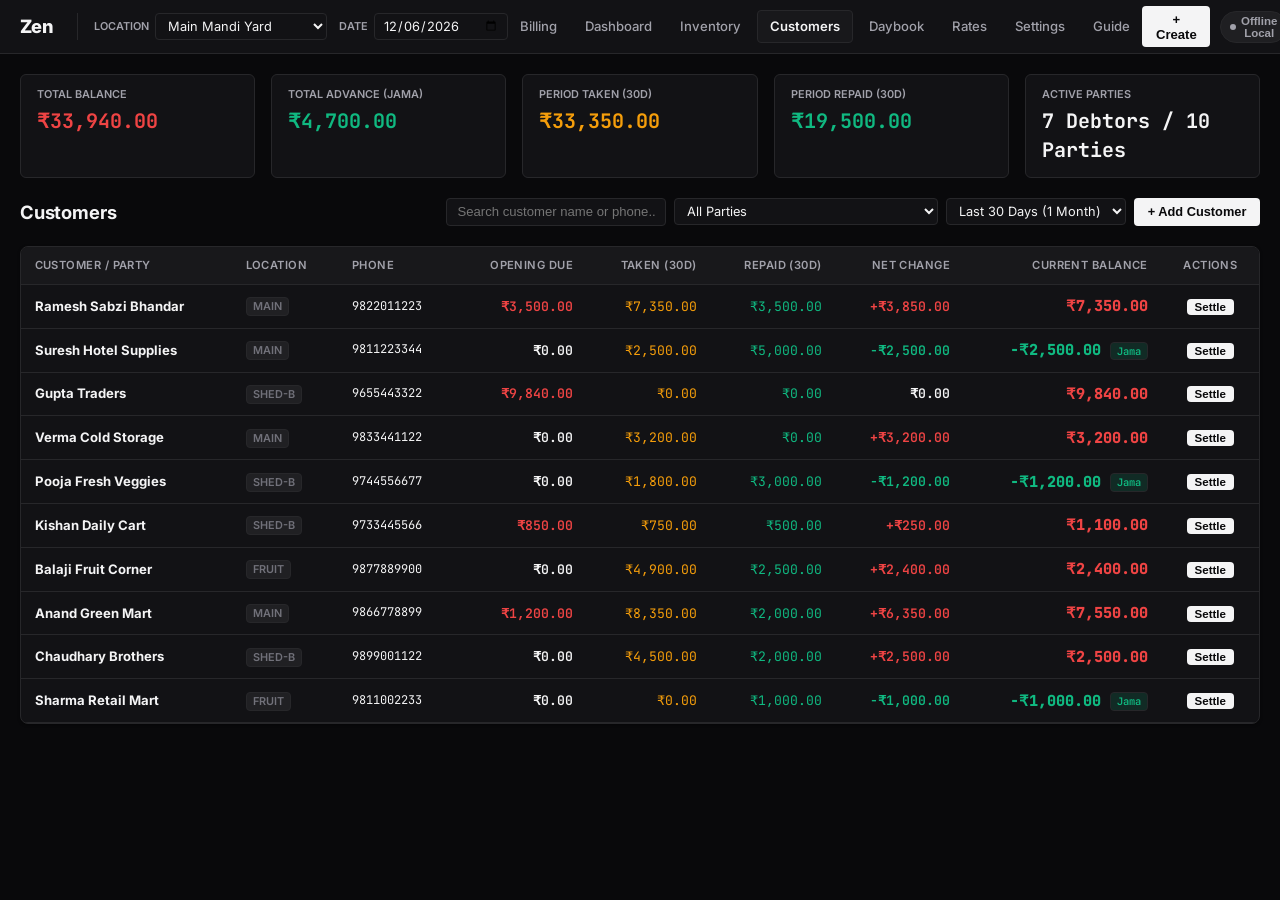
==== customers.html @ c10ccf7c "first push" ====
<!DOCTYPE html>
<html lang="en" data-theme="dark">
<head>
  <meta charset="UTF-8">
  <meta name="viewport" content="width=device-width, initial-scale=1.0">
  <title>Zen — Customers</title>
  <link rel="preconnect" href="https://fonts.googleapis.com">
  <link rel="preconnect" href="https://fonts.gstatic.com" crossorigin>
  <link href="https://fonts.googleapis.com/css2?family=Inter:wght@400;500;600;700;800&family=JetBrains+Mono:wght@400;500;600;700&display=swap" rel="stylesheet">
  <link rel="stylesheet" href="styles.css">
</head>
<body>
  <header id="sharedHeader" class="app-header">
    <div class="header-left">
      <a href="index.html" class="brand-link">
        <span class="brand-text">Mandi</span>
      </a>
      <div class="header-context">
        <div class="context-group">
          <label class="context-label" data-i18n="label_location">Location</label>
          <select id="sharedLocSelect" class="header-select">
            <option value="loc-1">Main Mandi Yard</option>
            <option value="loc-2">Wholesale Shed B</option>
            <option value="loc-3">Fruit Auction Platform</option>
          </select>
        </div>
        <div class="context-group">
          <label class="context-label" data-i18n="label_date">Date</label>
          <input type="date" id="sharedDateSelect" class="header-date">
        </div>
      </div>
    </div>

    <!-- Desktop Navigation Links -->
    <nav class="desktop-nav">
      <a href="index.html" class="nav-item" data-i18n="nav_billing">Billing</a>
      <a href="dashboard.html" class="nav-item" data-i18n="nav_dashboard">Dashboard</a>
      <a href="customers.html" class="nav-item active" data-i18n="nav_customers">Customers</a>
      <a href="daybook.html" class="nav-item" data-i18n="nav_daybook">Daybook</a>
      <a href="items.html" class="nav-item" data-i18n="nav_rates">Rates</a>
      <a href="settings.html" class="nav-item" data-i18n="nav_settings">Settings</a>
    </nav>

    <!-- Header Actions -->
    <div class="header-right">
      <div class="create-dropdown-wrap">
        <button id="createMenuBtn" class="btn-create" data-i18n="btn_create">+ Create</button>
      </div>
      <button id="sharedLangToggle" class="btn-icon" title="Toggle Language">हिन्दी</button>
      <button id="sharedThemeToggle" class="btn-icon" title="Toggle Theme">
        <span class="theme-sun">Light</span>
        <span class="theme-moon">Dark</span>
      </button>
    </div>
  </header>

  <main class="page-container">
    
    <!-- Top Summary Ribbon -->
    <div class="summary-strip" id="customersSummaryStrip">
      <div class="strip-card">
        <span class="strip-label" data-i18n="total_due">Total Outstanding Debt</span>
        <div class="strip-val text-danger" id="summaryTotalDebt">₹0.00</div>
      </div>
      <div class="strip-card">
        <span class="strip-label">Total Advance (Jama)</span>
        <div class="strip-val text-success" id="summaryTotalAdvance">₹0.00</div>
      </div>
      <div class="strip-card">
        <span class="strip-label" id="summaryPeriodLabel1">Today's Taken</span>
        <div class="strip-val text-warning" id="summaryPeriodVal1">₹0.00</div>
      </div>
      <div class="strip-card">
        <span class="strip-label" id="summaryPeriodLabel2">Today's Repaid</span>
        <div class="strip-val text-success" id="summaryPeriodVal2">₹0.00</div>
      </div>
      <div class="strip-card">
        <span class="strip-label">Active Parties</span>
        <div class="strip-val" id="summaryPartiesCount">0</div>
      </div>
    </div>

    <div class="page-header">
      <h2 class="page-title" data-i18n="nav_customers">Customers & Khata Ledger</h2>
      <div class="page-toolbar">
        <input type="text" id="custSearchInput" class="search-input" placeholder="Search customer name or phone...">
        <select id="custStatusFilter" class="header-select">
          <option value="ALL">All Parties</option>
          <option value="DEBTORS">Pending Debtors Only (Balance &gt; ₹0)</option>
          <option value="ADVANCE">Advance Balance Only (Jama &gt; ₹0)</option>
          <option value="CLEAR">Settled Only (Zero Due)</option>
        </select>
        <select id="custPeriodFilter" class="header-select">
          <option value="1D">Today (1 Day)</option>
          <option value="1W">Last 7 Days (1 Week)</option>
          <option value="1M" selected>Last 30 Days (1 Month)</option>
          <option value="6M">Last 6 Months</option>
          <option value="ALL">All Time</option>
        </select>
        <button type="button" class="btn-primary" onclick="openGlobalCustomerModal()">+ Add Customer</button>
      </div>
    </div>

    <!-- Customers Table -->
    <div class="table-card">
      <table class="data-table">
        <thead id="customersTableHead">
          <!-- Dynamically updated based on period -->
        </thead>
        <tbody id="customersTableBody">
          <!-- Rendered via JS -->
        </tbody>
      </table>
    </div>

  </main>

  <!-- Mobile Bottom Nav -->
  <nav id="sharedMobileNav" class="mobile-bottom-nav"></nav>

  <!-- Detailed Customer Statement Modal -->
  <div id="statementModal" class="modal-backdrop hidden">
    <div class="modal-box modal-lg">
      <div class="modal-header">
        <div>
          <h3 class="modal-title" id="statementCustName">Customer Ledger</h3>
          <span class="context-label" id="statementCustPhone">Phone: --</span>
        </div>
        <div style="display:flex; align-items:center; gap:0.5rem;">
          <select id="statementPeriodSelect" class="header-select">
            <option value="1D">Today (1D)</option>
            <option value="1W">7 Days</option>
            <option value="1M">30 Days</option>
            <option value="6M">6 Months</option>
            <option value="ALL">All Time</option>
          </select>
          <button class="modal-close" onclick="closeModal('statementModal')">&times;</button>
        </div>
      </div>
      <div style="padding:1.25rem;">
        
        <!-- Balance Breakdown Box -->
        <div class="modal-dues-box" style="margin-bottom:1rem;">
          <div><span class="context-label" id="statLbl1">Opening Due:</span> <strong id="statPast" class="text-danger font-mono font-bold">₹0.00</strong></div>
          <div><span class="context-label" id="statLbl2">Period Taken:</span> <strong id="statToday" class="text-warning font-mono font-bold">₹0.00</strong></div>
          <div><span class="context-label" id="statLbl3">Period Repaid:</span> <strong id="statRepaid" class="text-success font-mono font-bold">₹0.00</strong></div>
          <div><span class="context-label">Net Balance:</span> <strong id="statNet" class="font-mono font-bold" style="font-size:1.05rem;">₹0.00</strong></div>
        </div>

        <div style="display:flex; justify-content:space-between; align-items:center; margin-bottom:0.5rem;">
          <h4 style="font-size:0.88rem; font-weight:700;">Transaction History</h4>
          <button id="statementSettleBtn" class="btn-primary" style="padding:0.3rem 0.75rem; font-size:0.75rem;">Receive Payment</button>
        </div>

        <div class="table-card" style="max-height:320px; overflow-y:auto;">
          <table class="data-table">
            <thead>
              <tr>
                <th>Date & Time</th>
                <th>Type</th>
                <th>Details / Items</th>
                <th style="text-align:right;">Debit (Taken)</th>
                <th style="text-align:right;">Credit (Paid)</th>
                <th style="text-align:center;">Action</th>
              </tr>
            </thead>
            <tbody id="statementHistoryBody">
              <!-- Rendered via JS -->
            </tbody>
          </table>
        </div>

      </div>
      <div class="modal-footer" style="display:flex; justify-content:space-between; align-items:center;">
        <button type="button" class="btn-ghost" onclick="closeModal('statementModal')">Close</button>
        <button type="button" class="btn-whatsapp" id="btnShareStatementWhatsApp" onclick="handleShareActiveStatementWhatsApp()" title="Share statement via WhatsApp">Share WhatsApp</button>
      </div>
    </div>
  </div>

  <script src="store.js?v=2"></script>
  <script>
    let activeCustIdForStatement = null;

    document.addEventListener('DOMContentLoaded', () => {
      initSharedUI('customers');

      const urlParams = new URLSearchParams(window.location.search);
      const searchParam = urlParams.get('search');
      if (searchParam) {
        const searchInput = document.getElementById('custSearchInput');
        if (searchInput) {
          searchInput.value = searchParam;
        }
      }

      renderCustomersPage();

      const idParam = urlParams.get('id');
      if (idParam) {
        viewCustomerStatement(idParam);
      }

      document.getElementById('custSearchInput')?.addEventListener('input', renderCustomersTable);
      document.getElementById('custStatusFilter')?.addEventListener('change', renderCustomersTable);
      document.getElementById('custPeriodFilter')?.addEventListener('change', renderCustomersTable);

      document.getElementById('statementPeriodSelect')?.addEventListener('change', (e) => {
        if (activeCustIdForStatement) {
          viewCustomerStatement(activeCustIdForStatement, e.target.value);
        }
      });
    });

    function renderCustomersPage() {
      renderCustomersTable();
    }

    function renderCustomersTable() {
      const thead = document.getElementById('customersTableHead');
      const tbody = document.getElementById('customersTableBody');
      const search = (document.getElementById('custSearchInput')?.value || '').toLowerCase();
      const statusFilter = document.getElementById('custStatusFilter')?.value || 'ALL';
      const period = document.getElementById('custPeriodFilter')?.value || '1M';
      const periodName = period === '1D' ? '1D' : (period === '1W' ? '7D' : (period === '1M' ? '30D' : (period === '6M' ? '6M' : 'All')));

      // Dynamic header based on period
      if (period === '1D') {
        thead.innerHTML = `
          <tr>
            <th>Customer / Party</th>
            <th>Location</th>
            <th>Phone</th>
            <th style="text-align:right;">Past Overdue</th>
            <th style="text-align:right;">Today's Taken</th>
            <th style="text-align:right;">Today's Repaid</th>
            <th style="text-align:right;">Today's Overdue</th>
            <th style="text-align:right;">Total Balance</th>
            <th style="text-align:center;">Actions</th>
          </tr>
        `;
      } else {
        thead.innerHTML = `
          <tr>
            <th>Customer / Party</th>
            <th>Location</th>
            <th>Phone</th>
            <th style="text-align:right;">Opening Due</th>
            <th style="text-align:right;">Taken (${periodName})</th>
            <th style="text-align:right;">Repaid (${periodName})</th>
            <th style="text-align:right;">Net Change</th>
            <th style="text-align:right;">Current Balance</th>
            <th style="text-align:center;">Actions</th>
          </tr>
        `;
      }

      let customers = store.data.customers || [];

      if (search) {
        customers = customers.filter(c =>
          c.name.toLowerCase().includes(search) ||
          (c.phone && c.phone.includes(search))
        );
      }

      if (statusFilter === 'DEBTORS') {
        customers = customers.filter(c => {
          const bal = store.getCustomerBalanceBreakdown(c.id, store.currentDate);
          return bal.totalOverdue > 0;
        });
      } else if (statusFilter === 'ADVANCE') {
        customers = customers.filter(c => {
          const bal = store.getCustomerBalanceBreakdown(c.id, store.currentDate);
          return bal.advanceCredit > 0;
        });
      } else if (statusFilter === 'CLEAR') {
        customers = customers.filter(c => {
          const bal = store.getCustomerBalanceBreakdown(c.id, store.currentDate);
          return bal.totalOverdue <= 0 && (!bal.advanceCredit || bal.advanceCredit <= 0);
        });
      }

      // Dynamically compute summary metrics across the filtered list
      let grandTotalDebt = 0;
      let grandTotalAdvance = 0;
      let totalTaken = 0;
      let totalRepaid = 0;
      let debtorsCount = 0;

      customers.forEach(c => {
        if (period === '1D') {
          const bal = store.getCustomerBalanceBreakdown(c.id, store.currentDate);
          grandTotalDebt += bal.totalOverdue;
          grandTotalAdvance += bal.advanceCredit;
          totalTaken += bal.todaysCredit;
          totalRepaid += bal.todaysRepaid;
          if (bal.totalOverdue > 0) debtorsCount++;
        } else {
          const p = store.getCustomerPeriodBreakdown(c.id, period, store.currentDate);
          if (p.currentBalance > 0) grandTotalDebt += p.currentBalance;
          else if (p.currentBalance < 0) grandTotalAdvance += Math.abs(p.currentBalance);
          totalTaken += p.periodCredit;
          totalRepaid += p.periodRepaid;
          if (p.currentBalance > 0) debtorsCount++;
        }
      });

      document.getElementById('summaryTotalDebt').textContent = formatCurrency(grandTotalDebt);
      const advEl = document.getElementById('summaryTotalAdvance');
      if (advEl) advEl.textContent = formatCurrency(grandTotalAdvance);

      const lbl1 = document.getElementById('summaryPeriodLabel1');
      const val1 = document.getElementById('summaryPeriodVal1');
      const lbl2 = document.getElementById('summaryPeriodLabel2');
      const val2 = document.getElementById('summaryPeriodVal2');
      if (lbl1 && val1) {
        lbl1.textContent = period === '1D' ? "Today's Taken" : `Period Taken (${periodName})`;
        val1.textContent = formatCurrency(totalTaken);
      }
      if (lbl2 && val2) {
        lbl2.textContent = period === '1D' ? "Today's Repaid" : `Period Repaid (${periodName})`;
        val2.textContent = formatCurrency(totalRepaid);
      }
      const countEl = document.getElementById('summaryPartiesCount');
      if (countEl) {
        countEl.textContent = `${debtorsCount} Debtors / ${customers.length} Parties`;
      }

      if (customers.length === 0) {
        tbody.innerHTML = `<tr><td colspan="9" style="text-align:center; padding:2rem; color:var(--text-dim);">No customers found</td></tr>`;
        return;
      }

      tbody.innerHTML = customers.map(cust => {
        const loc = store.data.locations.find(l => l.id === cust.locationId);
        const locTag = loc ? `<span class="badge" style="font-size:0.68rem; background:rgba(255,255,255,0.06); color:var(--text-dim);">${loc.code || loc.name}</span>` : '<span class="text-dim">--</span>';

        if (period === '1D') {
          const bal = store.getCustomerBalanceBreakdown(cust.id, store.currentDate);
          return `
            <tr class="clickable" onclick="viewCustomerStatement('${cust.id}')">
              <td><strong>${cust.name}</strong></td>
              <td>${locTag}</td>
              <td class="font-mono text-muted" style="font-size:0.75rem;">${cust.phone || '--'}</td>
              <td style="text-align:right; font-family:var(--font-mono); font-weight:600;" class="${bal.pastOverdue > 0 ? 'text-danger' : 'text-dim'}">
                ${formatCurrency(bal.pastOverdue)}
              </td>
              <td style="text-align:right; font-family:var(--font-mono); color:var(--color-warning);">
                ${formatCurrency(bal.todaysCredit)}
              </td>
              <td style="text-align:right; font-family:var(--font-mono); color:var(--color-success);">
                ${formatCurrency(bal.todaysRepaid)}
              </td>
              <td style="text-align:right; font-family:var(--font-mono); font-weight:600;" class="${bal.todaysOverdue > 0 ? 'text-warning' : 'text-dim'}">
                ${formatCurrency(bal.todaysOverdue)}
              </td>
              <td style="text-align:right; font-family:var(--font-mono); font-weight:800; font-size:0.95rem;" class="${bal.totalOverdue > 0 ? 'text-danger' : (bal.advanceCredit > 0 ? 'text-success' : 'text-dim')}">
                ${bal.advanceCredit > 0 ? `${formatCurrency(-bal.advanceCredit)} <span class="badge" style="font-size:0.65rem; background:rgba(16,185,129,0.15); color:var(--color-success); vertical-align:middle;">Jama</span>` : formatCurrency(bal.totalOverdue)}
              </td>
              <td style="text-align:center;" onclick="event.stopPropagation()">
                <button class="btn-primary" style="padding:2px 8px; font-size:0.72rem;" onclick="openGlobalRepaymentModal('${cust.id}')">Settle</button>
              </td>
            </tr>
          `;
        } else {
          const p = store.getCustomerPeriodBreakdown(cust.id, period, store.currentDate);
          const netClass = p.netChange > 0 ? 'text-danger' : (p.netChange < 0 ? 'text-success' : 'text-dim');
          const netSign = p.netChange > 0 ? '+' : '';
          return `
            <tr class="clickable" onclick="viewCustomerStatement('${cust.id}')">
              <td><strong>${cust.name}</strong></td>
              <td>${locTag}</td>
              <td class="font-mono text-muted" style="font-size:0.75rem;">${cust.phone || '--'}</td>
              <td style="text-align:right; font-family:var(--font-mono); font-weight:600;" class="${p.openingDue > 0 ? 'text-danger' : (p.openingDue < 0 ? 'text-success' : 'text-dim')}">
                ${formatCurrency(p.openingDue)}
              </td>
              <td style="text-align:right; font-family:var(--font-mono); color:var(--color-warning);">
                ${formatCurrency(p.periodCredit)}
              </td>
              <td style="text-align:right; font-family:var(--font-mono); color:var(--color-success);">
                ${formatCurrency(p.periodRepaid)}
              </td>
              <td style="text-align:right; font-family:var(--font-mono); font-weight:600;" class="${netClass}">
                ${netSign}${formatCurrency(p.netChange)}
              </td>
              <td style="text-align:right; font-family:var(--font-mono); font-weight:800; font-size:0.95rem;" class="${p.currentBalance > 0 ? 'text-danger' : (p.currentBalance < 0 ? 'text-success' : 'text-dim')}">
                ${p.currentBalance < 0 ? `${formatCurrency(p.currentBalance)} <span class="badge" style="font-size:0.65rem; background:rgba(16,185,129,0.15); color:var(--color-success); vertical-align:middle;">Jama</span>` : formatCurrency(p.currentBalance)}
              </td>
              <td style="text-align:center;" onclick="event.stopPropagation()">
                <button class="btn-primary" style="padding:2px 8px; font-size:0.72rem;" onclick="openGlobalRepaymentModal('${cust.id}')">Settle</button>
              </td>
            </tr>
          `;
        }
      }).join('');
    }

    function viewCustomerStatement(custId, selectedPeriod = null) {
      activeCustIdForStatement = custId;
      const cust = store.data.customers.find(c => c.id === custId);
      if (!cust) return;

      const period = selectedPeriod || document.getElementById('custPeriodFilter')?.value || '1M';
      const periodSelect = document.getElementById('statementPeriodSelect');
      if (periodSelect && !selectedPeriod) {
        periodSelect.value = period;
      }

      const p = store.getCustomerPeriodBreakdown(custId, period, store.currentDate);
      const loc = store.data.locations.find(l => l.id === cust.locationId);
      const locTag = loc ? ` [${loc.code || loc.name}]` : '';

      document.getElementById('statementCustName').textContent = `${cust.name}${locTag}`;
      document.getElementById('statementCustPhone').textContent = `Phone: ${cust.phone || 'No phone'} | Period: ${p.startDate} to ${p.endDate}`;
      
      document.getElementById('statLbl1').textContent = period === '1D' ? 'Past Overdue:' : 'Opening Due:';
      document.getElementById('statLbl2').textContent = period === '1D' ? "Today's Taken:" : 'Period Taken:';
      document.getElementById('statLbl3').textContent = period === '1D' ? "Today's Repaid:" : 'Period Repaid:';

      document.getElementById('statPast').textContent = formatCurrency(p.openingDue);
      document.getElementById('statToday').textContent = formatCurrency(p.periodCredit);
      document.getElementById('statRepaid').textContent = formatCurrency(p.periodRepaid);
      if (p.currentBalance < 0) {
        document.getElementById('statNet').textContent = `${formatCurrency(p.currentBalance)} (Advance)`;
        document.getElementById('statNet').className = 'stat-val text-success';
      } else {
        document.getElementById('statNet').textContent = formatCurrency(p.currentBalance);
        document.getElementById('statNet').className = `stat-val ${p.currentBalance > 0 ? 'text-danger' : 'text-dim'}`;
      }

      document.getElementById('statementSettleBtn').onclick = () => {
        closeModal('statementModal');
        openGlobalRepaymentModal(cust.id);
      };

      // Compile chronological transaction ledger in window [startDate, store.currentDate]
      const custSales = store.data.sales.filter(s => s.customerId === custId && s.date >= p.startDate && s.date <= store.currentDate);
      const custPayments = store.data.payments.filter(pPay => pPay.customerId === custId && pPay.date >= p.startDate && pPay.date <= store.currentDate);

      let history = [];
      custSales.forEach(s => {
        history.push({
          id: s.id,
          date: s.date,
          time: s.time,
          type: s.saleType === 'CREDIT' ? 'Credit Sale' : 'Cash Sale',
          details: (s.items || []).map(i => `${i.itemName} (${i.weight}${i.unit})`).join(', '),
          debit: s.finalAmount,
          credit: 0
        });
      });

      custPayments.forEach(pPay => {
        history.push({
          id: pPay.id,
          date: pPay.date,
          time: pPay.time,
          type: 'Repayment Received',
          details: `Mode: ${pPay.paymentMode} ${pPay.notes ? '— ' + pPay.notes : ''}`,
          debit: 0,
          credit: pPay.amount
        });
      });

      // Sort newest first
      history.sort((a, b) => b.date.localeCompare(a.date));

      const tbody = document.getElementById('statementHistoryBody');
      if (history.length === 0) {
        tbody.innerHTML = `<tr><td colspan="6" style="text-align:center; padding:1.5rem; color:var(--text-dim);">No transactions in this period (${p.startDate} to ${p.endDate})</td></tr>`;
      } else {
        tbody.innerHTML = history.map(h => `
          <tr>
            <td>
              <div class="font-bold">${h.date}</div>
              <small class="text-dim">${h.time}</small>
            </td>
            <td><span class="badge" style="font-size:0.7rem;">${h.type}</span></td>
            <td style="font-size:0.75rem; color:var(--text-muted);">${h.details}</td>
            <td style="text-align:right; font-family:var(--font-mono); font-weight:600; color:var(--color-warning);">
              ${h.debit > 0 ? formatCurrency(h.debit) : '--'}
            </td>
            <td style="text-align:right; font-family:var(--font-mono); font-weight:600; color:var(--color-success);">
              ${h.credit > 0 ? formatCurrency(h.credit) : '--'}
            </td>
            <td style="text-align:center;">
              <button type="button" class="btn-ghost" style="padding:1px 6px; font-size:0.72rem;" onclick="showReceiptSlip('${h.id}')" title="View Thermal Receipt Slip">Slip</button>
            </td>
          </tr>
        `).join('');
      }

      document.getElementById('statementModal')?.classList.remove('hidden');
    }

    function handleShareActiveStatementWhatsApp() {
      if (!activeCustIdForStatement) return;
      const period = document.getElementById('statementPeriodSelect')?.value || '1M';
      shareCustomerStatementViaWhatsApp(activeCustIdForStatement, period);
    }
  </script>
</body>
</html>
---- styles.css ----
/* ==========================================================================
   MANDI — SHARED STYLESHEET
   Clean, Professional, Non-AI Aesthetic (Linear / Stripe / Square standard)
   Zero Emojis. Full Desktop & Mobile Responsiveness.
   ========================================================================== */

:root {
  /* Light Theme */
  --bg-app: #f4f5f7;
  --bg-surface: #ffffff;
  --bg-elevated: #ffffff;
  --bg-subtle: #f8fafc;
  --bg-input: #ffffff;
  --bg-hover: #f1f5f9;

  --border-subtle: #e2e8f0;
  --border-strong: #cbd5e1;
  --border-focus: #2563eb;

  --text-main: #0f172a;
  --text-muted: #64748b;
  --text-dim: #94a3b8;

  --brand-primary: #0f172a;
  --brand-accent: #2563eb;

  --color-success: #059669;
  --color-success-bg: #ecfdf5;
  --color-success-border: #a7f3d0;

  --color-warning: #d97706;
  --color-warning-bg: #fffbeb;
  --color-warning-border: #fde68a;

  --color-danger: #dc2626;
  --color-danger-bg: #fef2f2;
  --color-danger-border: #fecaca;

  --font-sans: 'Inter', -apple-system, BlinkMacSystemFont, 'Segoe UI', Roboto, sans-serif;
  --font-mono: 'JetBrains Mono', monospace;

  --radius-xs: 4px;
  --radius-sm: 6px;
  --radius-md: 8px;
  --radius-lg: 12px;

  --shadow-subtle: 0 1px 3px rgba(0, 0, 0, 0.05);
  --shadow-card: 0 4px 6px -1px rgba(0, 0, 0, 0.05);
  --shadow-modal: 0 20px 25px -5px rgba(0, 0, 0, 0.1), 0 10px 10px -5px rgba(0, 0, 0, 0.04);
}

[data-theme="dark"] {
  --bg-app: #09090b;
  --bg-surface: #121215;
  --bg-elevated: #18181b;
  --bg-subtle: #18181b;
  --bg-input: #121215;
  --bg-hover: #27272a;

  --border-subtle: #27272a;
  --border-strong: #3f3f46;
  --border-focus: #3b82f6;

  --text-main: #f4f4f5;
  --text-muted: #a1a1aa;
  --text-dim: #71717a;

  --brand-primary: #f4f4f5;
  --brand-accent: #3b82f6;

  --color-success: #10b981;
  --color-success-bg: rgba(16, 185, 129, 0.12);
  --color-success-border: rgba(16, 185, 129, 0.25);

  --color-warning: #f59e0b;
  --color-warning-bg: rgba(245, 158, 11, 0.12);
  --color-warning-border: rgba(245, 158, 11, 0.25);

  --color-danger: #ef4444;
  --color-danger-bg: rgba(239, 68, 68, 0.12);
  --color-danger-border: rgba(239, 68, 68, 0.25);

  --shadow-subtle: 0 1px 3px rgba(0, 0, 0, 0.4);
  --shadow-card: 0 4px 6px -1px rgba(0, 0, 0, 0.3);
  --shadow-modal: 0 25px 50px -12px rgba(0, 0, 0, 0.7);
}

*, *::before, *::after {
  box-sizing: border-box;
  margin: 0;
  padding: 0;
}

body {
  font-family: var(--font-sans);
  background-color: var(--bg-app);
  color: var(--text-main);
  line-height: 1.45;
  -webkit-font-smoothing: antialiased;
  min-height: 100vh;
  display: flex;
  flex-direction: column;
}

/* --------------------------------------------------------------------------
   SHARED TOP HEADER
   -------------------------------------------------------------------------- */
.app-header {
  height: 54px;
  background-color: var(--bg-surface);
  border-bottom: 1px solid var(--border-subtle);
  display: flex;
  align-items: center;
  justify-content: space-between;
  padding: 0 1.25rem;
  position: sticky;
  top: 0;
  z-index: 50;
}

.header-left {
  display: flex;
  align-items: center;
  gap: 1.5rem;
}

.brand-link {
  text-decoration: none;
  color: var(--text-main);
}

.brand-text {
  font-size: 1.15rem;
  font-weight: 800;
  letter-spacing: -0.03em;
}

.header-context {
  display: flex;
  align-items: center;
  gap: 0.75rem;
  padding-left: 1rem;
  border-left: 1px solid var(--border-subtle);
}

.context-group {
  display: flex;
  align-items: center;
  gap: 0.35rem;
}

.context-label {
  font-size: 0.68rem;
  text-transform: uppercase;
  font-weight: 600;
  color: var(--text-muted);
}

.header-select, .header-date {
  background: var(--bg-input);
  color: var(--text-main);
  border: 1px solid var(--border-subtle);
  border-radius: var(--radius-xs);
  padding: 0.25rem 0.5rem;
  font-size: 0.8rem;
  font-family: inherit;
  outline: none;
}

.header-select:focus, .header-date:focus {
  border-color: var(--border-focus);
}

.desktop-nav {
  display: flex;
  align-items: center;
  gap: 0.25rem;
}

.nav-item {
  text-decoration: none;
  color: var(--text-muted);
  font-size: 0.82rem;
  font-weight: 500;
  padding: 0.35rem 0.75rem;
  border-radius: var(--radius-xs);
  transition: all 0.15s;
}

.nav-item:hover {
  color: var(--text-main);
  background: var(--bg-hover);
}

.nav-item.active {
  color: var(--text-main);
  background: var(--bg-subtle);
  font-weight: 600;
  border: 1px solid var(--border-subtle);
}

.header-right {
  display: flex;
  align-items: center;
  gap: 0.6rem;
}

/* + Create Dropdown */
.create-dropdown-wrap {
  position: relative;
}

.btn-create {
  background-color: var(--brand-primary);
  color: var(--bg-app);
  border: none;
  border-radius: var(--radius-xs);
  padding: 0.35rem 0.85rem;
  font-size: 0.82rem;
  font-weight: 600;
  cursor: pointer;
}

[data-theme="dark"] .btn-create {
  background-color: #f4f4f5;
  color: #09090b;
}

.btn-create:hover {
  opacity: 0.9;
}

.create-dropdown {
  position: absolute;
  top: calc(100% + 4px);
  right: 0;
  width: 180px;
  background-color: var(--bg-surface);
  border: 1px solid var(--border-subtle);
  border-radius: var(--radius-sm);
  box-shadow: var(--shadow-modal);
  display: flex;
  flex-direction: column;
  z-index: 100;
  overflow: hidden;
}

.create-dropdown.hidden {
  display: none;
}

.dropdown-item {
  width: 100%;
  text-align: left;
  background: transparent;
  border: none;
  padding: 0.55rem 0.85rem;
  font-size: 0.82rem;
  color: var(--text-main);
  text-decoration: none;
  cursor: pointer;
  display: block;
}

.dropdown-item:hover {
  background-color: var(--bg-hover);
}

.btn-icon {
  background: transparent;
  border: 1px solid var(--border-subtle);
  color: var(--text-muted);
  border-radius: var(--radius-xs);
  padding: 0.25rem 0.55rem;
  font-size: 0.75rem;
  font-weight: 600;
  cursor: pointer;
}

.btn-icon:hover {
  color: var(--text-main);
  background: var(--bg-hover);
}

[data-theme="dark"] .theme-sun { display: inline; }
[data-theme="dark"] .theme-moon { display: none; }
[data-theme="light"] .theme-sun { display: none; }
[data-theme="light"] .theme-moon { display: inline; }

/* --------------------------------------------------------------------------
   SHARED MOBILE BOTTOM NAVIGATION BAR
   -------------------------------------------------------------------------- */
.mobile-bottom-nav {
  display: none;
  position: fixed;
  bottom: 0;
  left: 0;
  right: 0;
  height: 60px;
  background-color: var(--bg-surface);
  border-top: 1px solid var(--border-subtle);
  z-index: 950;
  justify-content: space-around;
  align-items: stretch;
  box-shadow: 0 -2px 12px rgba(0, 0, 0, 0.06);
  padding: 0;
  padding-bottom: env(safe-area-inset-bottom, 0px);
}

.mobile-nav-tab {
  flex: 1 1 0;
  min-width: 0;
  height: 100%;
  display: flex;
  flex-direction: column;
  align-items: center;
  justify-content: center;
  gap: 3px;
  text-decoration: none;
  color: var(--text-muted);
  font-size: 0.68rem;
  font-weight: 600;
  padding: 4px 2px;
  background: transparent;
  border: none;
  cursor: pointer;
  -webkit-tap-highlight-color: transparent;
  transition: color 0.15s ease, background-color 0.15s ease;
}

.mobile-nav-tab svg {
  width: 20px;
  height: 20px;
  stroke: currentColor;
  flex-shrink: 0;
  transition: transform 0.15s ease;
}

.mobile-nav-tab .tab-label {
  white-space: nowrap;
  overflow: hidden;
  text-overflow: ellipsis;
  max-width: 100%;
  text-align: center;
  line-height: 1.1;
  letter-spacing: -0.01em;
}

.mobile-nav-tab.active {
  color: var(--brand-accent);
  background: var(--bg-subtle);
  font-weight: 700;
}

.mobile-nav-tab.active svg {
  transform: translateY(-1px);
}

.mobile-nav-tab:hover {
  color: var(--brand-accent);
}

/* --------------------------------------------------------------------------
   MOBILE MORE BOTTOM SHEET
   -------------------------------------------------------------------------- */
.mobile-sheet-backdrop {
  position: fixed;
  inset: 0;
  background-color: rgba(0, 0, 0, 0.55);
  backdrop-filter: blur(4px);
  z-index: 1050;
  display: flex;
  align-items: flex-end;
  justify-content: center;
  transition: opacity 0.25s ease;
}

.mobile-sheet-backdrop.hidden {
  display: none;
  opacity: 0;
  pointer-events: none;
}

.mobile-sheet-content {
  background-color: var(--bg-surface);
  color: var(--text-main);
  border-top: 1px solid var(--border-subtle);
  border-radius: 20px 20px 0 0;
  box-shadow: 0 -8px 28px rgba(0, 0, 0, 0.22);
  width: 100%;
  max-width: 540px;
  max-height: 85vh;
  overflow-y: auto;
  padding: 0.75rem 1rem calc(1rem + env(safe-area-inset-bottom, 0px));
  animation: slideUpSheet 0.25s cubic-bezier(0.16, 1, 0.3, 1) forwards;
}

@keyframes slideUpSheet {
  from {
    transform: translateY(100%);
  }
  to {
    transform: translateY(0);
  }
}

.mobile-sheet-handle {
  width: 40px;
  height: 4px;
  background: var(--border-subtle);
  border-radius: 999px;
  margin: 0 auto 0.75rem auto;
}

.mobile-sheet-header {
  display: flex;
  justify-content: space-between;
  align-items: center;
  padding-bottom: 0.75rem;
  border-bottom: 1px solid var(--border-subtle);
  margin-bottom: 0.75rem;
}

.mobile-sheet-title-wrap {
  display: flex;
  flex-direction: column;
}

.mobile-sheet-title {
  font-size: 1rem;
  font-weight: 700;
  color: var(--text-main);
  margin: 0;
}

.mobile-sheet-sub {
  font-size: 0.74rem;
  color: var(--text-muted);
}

.mobile-sheet-grid {
  display: flex;
  flex-direction: column;
  gap: 0.5rem;
}

.mobile-sheet-item {
  display: flex;
  align-items: center;
  gap: 0.85rem;
  padding: 0.7rem 0.85rem;
  background: var(--bg-subtle);
  border: 1px solid var(--border-subtle);
  border-radius: var(--radius-sm);
  text-decoration: none;
  color: var(--text-main);
  transition: transform 0.12s ease, border-color 0.15s ease, background 0.15s ease;
}

.mobile-sheet-item:hover,
.mobile-sheet-item:active {
  background: var(--bg-surface);
  border-color: var(--brand-accent);
}

.mobile-sheet-item.active {
  border-color: var(--brand-accent);
  background: var(--bg-surface);
}

.mobile-sheet-icon-wrap {
  width: 38px;
  height: 38px;
  border-radius: var(--radius-sm);
  display: flex;
  align-items: center;
  justify-content: center;
  flex-shrink: 0;
  background: var(--bg-surface);
  border: 1px solid var(--border-subtle);
}

.mobile-sheet-icon-wrap svg {
  width: 20px;
  height: 20px;
}

.mobile-sheet-icon-wrap.icon-dashboard {
  color: #3b82f6;
}

.mobile-sheet-icon-wrap.icon-rates {
  color: #10b981;
}

.mobile-sheet-icon-wrap.icon-settings {
  color: #8b5cf6;
}

.mobile-sheet-text {
  flex: 1;
  min-width: 0;
  display: flex;
  flex-direction: column;
}

.mobile-sheet-name {
  font-size: 0.86rem;
  font-weight: 700;
  color: var(--text-main);
}

.mobile-sheet-desc {
  font-size: 0.72rem;
  color: var(--text-muted);
  white-space: nowrap;
  overflow: hidden;
  text-overflow: ellipsis;
}

.mobile-sheet-chevron {
  width: 16px;
  height: 16px;
  color: var(--text-dim);
  flex-shrink: 0;
}

.mobile-sheet-utilities {
  display: flex;
  gap: 0.5rem;
  margin-top: 0.85rem;
  padding-top: 0.75rem;
  border-top: 1px solid var(--border-subtle);
}

.sheet-util-btn {
  flex: 1;
  display: flex;
  align-items: center;
  justify-content: center;
  gap: 0.4rem;
  padding: 0.6rem 0.5rem;
  background: var(--bg-subtle);
  border: 1px solid var(--border-subtle);
  border-radius: var(--radius-xs);
  color: var(--text-main);
  font-size: 0.76rem;
  font-weight: 600;
  cursor: pointer;
  transition: all 0.15s ease;
}

.sheet-util-btn:hover {
  background: var(--bg-surface);
  border-color: var(--brand-accent);
}

.sync-pill-mobile-text {
  display: none;
}

.lock-label-short {
  display: none;
}

@media (max-width: 992px) {
  .header-context {
    display: none;
  }
}

@media (max-width: 768px) {
  .desktop-nav {
    display: none;
  }
  .mobile-bottom-nav {
    display: flex;
  }
  body {
    padding-bottom: calc(64px + env(safe-area-inset-bottom, 0px));
  }
}

@media (max-width: 600px) {
  .app-header {
    padding: 0 0.5rem;
    height: 48px;
  }

  .header-left {
    gap: 0.35rem;
  }

  .brand-text {
    font-size: 1.05rem;
  }

  .header-right {
    gap: 0.25rem;
  }

  .btn-create {
    padding: 0.28rem 0.5rem;
    font-size: 0.74rem;
  }

  .sync-pill {
    padding: 3px 6px;
    font-size: 0.68rem;
    gap: 3px;
  }

  .sync-pill-text {
    display: none;
  }

  .sync-pill-mobile-text {
    display: inline;
  }

  .lock-label-full {
    display: none;
  }

  .lock-label-short {
    display: inline;
  }

  .btn-lock {
    padding: 3px 6px;
    font-size: 0.72rem;
  }

  .btn-icon {
    padding: 0.25rem 0.4rem;
    font-size: 0.72rem;
  }

  .page-container {
    padding: 0.75rem 0.5rem;
  }

  .page-header {
    flex-direction: column;
    align-items: flex-start;
    gap: 0.5rem;
    margin-bottom: 0.75rem;
  }

  .page-toolbar {
    width: 100%;
    flex-wrap: wrap;
    gap: 0.35rem;
  }

  .page-toolbar .search-input {
    min-width: 0;
    flex: 1 1 100%;
  }

  .page-toolbar select,
  .page-toolbar input[type="date"],
  .page-toolbar button {
    flex: 1 1 auto;
    font-size: 0.75rem;
    padding: 0.3rem 0.5rem;
  }

  .catalog-search-bar {
    padding: 0.5rem;
    gap: 0.35rem;
  }

  .catalog-search-bar .search-input {
    min-width: 0;
    flex: 1;
    font-size: 0.78rem;
    padding: 0.3rem 0.5rem;
  }

  .catalog-search-bar select {
    max-width: 115px;
    font-size: 0.75rem;
    padding: 0.3rem 0.35rem;
  }

  .catalog-items-grid {
    padding: 0.5rem;
    gap: 0.45rem;
    grid-template-columns: repeat(2, 1fr);
  }

  .item-tile {
    padding: 0.55rem 0.5rem;
    min-height: 78px;
  }

  .tile-name {
    font-size: 0.78rem;
  }

  .tile-rate {
    font-size: 0.88rem;
  }
}

/* --------------------------------------------------------------------------
   STANDARD VIEW LAYOUTS & TABLES
   -------------------------------------------------------------------------- */
.page-container {
  max-width: 1400px;
  width: 100%;
  margin: 0 auto;
  padding: 1.25rem;
}

.page-header {
  display: flex;
  justify-content: space-between;
  align-items: center;
  margin-bottom: 1.25rem;
  flex-wrap: wrap;
  gap: 0.75rem;
}

.page-title {
  font-size: 1.15rem;
  font-weight: 700;
  letter-spacing: -0.01em;
}

.page-toolbar {
  display: flex;
  align-items: center;
  gap: 0.5rem;
}

.search-input {
  background: var(--bg-surface);
  color: var(--text-main);
  border: 1px solid var(--border-subtle);
  border-radius: var(--radius-xs);
  padding: 0.35rem 0.65rem;
  font-size: 0.82rem;
  outline: none;
  min-width: 220px;
}

.search-input:focus {
  border-color: var(--border-focus);
}

.table-card {
  background-color: var(--bg-surface);
  border: 1px solid var(--border-subtle);
  border-radius: var(--radius-md);
  overflow-x: auto;
  box-shadow: var(--shadow-subtle);
}

.data-table {
  width: 100%;
  border-collapse: collapse;
  font-size: 0.82rem;
  text-align: left;
}

.data-table th {
  padding: 0.65rem 0.85rem;
  background-color: var(--bg-subtle);
  color: var(--text-muted);
  font-size: 0.7rem;
  font-weight: 600;
  text-transform: uppercase;
  letter-spacing: 0.04em;
  border-bottom: 1px solid var(--border-subtle);
  white-space: nowrap;
}

.data-table td {
  padding: 0.65rem 0.85rem;
  border-bottom: 1px solid var(--border-subtle);
  vertical-align: middle;
}

.data-table tr:hover {
  background-color: var(--bg-hover);
}

.data-table tr.clickable {
  cursor: pointer;
}

/* --------------------------------------------------------------------------
   KPI SUMMARY STRIP
   -------------------------------------------------------------------------- */
.summary-strip {
  display: flex;
  gap: 1rem;
  margin-bottom: 1.25rem;
  overflow-x: auto;
}

.strip-card {
  flex: 1;
  min-width: 170px;
  background-color: var(--bg-surface);
  border: 1px solid var(--border-subtle);
  border-radius: var(--radius-sm);
  padding: 0.75rem 1rem;
  display: flex;
  flex-direction: column;
}

.strip-label {
  font-size: 0.68rem;
  text-transform: uppercase;
  font-weight: 600;
  color: var(--text-muted);
  margin-bottom: 0.25rem;
}

.strip-val {
  font-family: var(--font-mono);
  font-size: 1.25rem;
  font-weight: 700;
}

/* --------------------------------------------------------------------------
   BILLING TERMINAL LAYOUT (index.html)
   -------------------------------------------------------------------------- */
.billing-layout {
  display: grid;
  grid-template-columns: 1fr 420px;
  height: calc(100vh - 54px);
  overflow: hidden;
}

.billing-catalog {
  background-color: var(--bg-app);
  display: flex;
  flex-direction: column;
  overflow: hidden;
  border-right: 1px solid var(--border-subtle);
}

.catalog-search-bar {
  padding: 0.75rem 1rem;
  background-color: var(--bg-surface);
  border-bottom: 1px solid var(--border-subtle);
  display: flex;
  gap: 0.5rem;
}

.catalog-items-grid {
  flex: 1;
  padding: 1rem;
  overflow-y: auto;
  display: grid;
  grid-template-columns: repeat(auto-fill, minmax(160px, 1fr));
  gap: 0.65rem;
  align-content: start;
}

.item-tile {
  background-color: var(--bg-surface);
  border: 1px solid var(--border-subtle);
  border-radius: var(--radius-sm);
  padding: 0.75rem;
  display: flex;
  flex-direction: column;
  justify-content: space-between;
  cursor: pointer;
  user-select: none;
  min-height: 90px;
  transition: border-color 0.15s, transform 0.1s;
}

.item-tile:hover {
  border-color: var(--border-strong);
  transform: translateY(-1px);
}

.item-tile:active {
  transform: scale(0.98);
}

.tile-name {
  font-size: 0.85rem;
  font-weight: 600;
  line-height: 1.3;
}

.tile-rate {
  font-size: 0.95rem;
  font-weight: 700;
  font-family: var(--font-mono);
}

.tile-unit {
  font-size: 0.7rem;
  color: var(--text-muted);
}

.billing-docket {
  background-color: var(--bg-surface);
  display: flex;
  flex-direction: column;
  overflow: hidden;
}

.docket-top {
  padding: 0.75rem 1rem;
  border-bottom: 1px solid var(--border-subtle);
}

.buyer-selector-bar {
  display: flex;
  flex-direction: column;
  gap: 0.5rem;
  margin-bottom: 0.5rem;
}

.buyer-type-pills {
  display: grid;
  grid-template-columns: 1fr 1fr;
  background: var(--bg-subtle);
  border: 1px solid var(--border-subtle);
  border-radius: var(--radius-xs);
  padding: 2px;
  gap: 2px;
}

.buyer-type-btn {
  background: transparent;
  border: none;
  padding: 0.45rem;
  font-size: 0.78rem;
  font-weight: 600;
  color: var(--text-muted);
  cursor: pointer;
  border-radius: var(--radius-xs);
  text-align: center;
}

.buyer-type-btn.active {
  background-color: var(--bg-surface);
  color: var(--text-main);
  box-shadow: var(--shadow-subtle);
}

.buyer-type-btn.active.cash {
  border-bottom: 2px solid var(--color-success);
}

.buyer-type-btn.active.credit {
  border-bottom: 2px solid var(--color-warning);
}

.customer-due-warning {
  background: var(--color-warning-bg);
  border: 1px solid var(--color-warning-border);
  border-radius: var(--radius-xs);
  padding: 0.5rem 0.75rem;
  font-size: 0.75rem;
  display: flex;
  justify-content: space-between;
}

.docket-items-list {
  flex: 1;
  overflow-y: auto;
  border-bottom: 1px solid var(--border-subtle);
}

.docket-summary {
  padding: 0.75rem 1rem;
  display: flex;
  flex-direction: column;
  gap: 0.4rem;
}

.docket-line {
  display: flex;
  justify-content: space-between;
  align-items: center;
  font-size: 0.82rem;
}

.docket-line.grand {
  font-size: 1.15rem;
  font-weight: 800;
  padding-top: 0.25rem;
  border-top: 1px dashed var(--border-subtle);
}

.roundoff-input-field {
  width: 75px;
  background: var(--bg-input);
  color: var(--text-main);
  border: 1px solid var(--border-subtle);
  border-radius: var(--radius-xs);
  padding: 0.2rem 0.4rem;
  font-family: var(--font-mono);
  font-size: 0.8rem;
  text-align: right;
}

.btn-checkout {
  background-color: var(--brand-primary);
  color: var(--bg-app);
  border: none;
  border-radius: var(--radius-sm);
  padding: 0.75rem;
  font-size: 0.9rem;
  font-weight: 700;
  cursor: pointer;
  width: 100%;
  margin-top: 0.35rem;
}

[data-theme="dark"] .btn-checkout {
  background-color: #f4f4f5;
  color: #09090b;
}

/* Mobile Billing Layout */
@media (max-width: 900px) {
  .billing-layout {
    grid-template-columns: 1fr;
    height: auto;
    overflow: visible;
  }
  .billing-catalog {
    border-right: none;
  }
}

/* Mobile Floating Cart / Docket Bar */
.mobile-cart-bar {
  display: none;
}

.mobile-back-to-catalog {
  display: none;
}

@media (max-width: 900px) {
  .mobile-cart-bar {
    position: fixed;
    bottom: 56px;
    left: 0;
    right: 0;
    height: 48px;
    background: var(--brand-primary);
    color: var(--bg-app);
    padding: 0 1rem;
    display: flex;
    align-items: center;
    justify-content: space-between;
    box-shadow: 0 -4px 14px rgba(0, 0, 0, 0.2);
    z-index: 45;
    cursor: pointer;
    user-select: none;
  }

  [data-theme="dark"] .mobile-cart-bar {
    background: #1e293b;
    color: #f8fafc;
    border-top: 1px solid var(--border-subtle);
  }

  .mobile-cart-bar.hidden {
    display: none !important;
  }

  .mobile-cart-badge {
    background: var(--brand-accent);
    color: #ffffff;
    font-size: 0.72rem;
    font-weight: 700;
    padding: 2px 7px;
    border-radius: 999px;
  }

  .mobile-cart-total {
    font-size: 0.95rem;
    color: inherit;
  }

  .mobile-back-to-catalog {
    display: inline-block;
  }
}

/* --------------------------------------------------------------------------
   MODALS
   -------------------------------------------------------------------------- */
.modal-backdrop {
  position: fixed;
  inset: 0;
  background-color: rgba(0, 0, 0, 0.6);
  backdrop-filter: blur(4px);
  display: flex;
  align-items: center;
  justify-content: center;
  z-index: 1000;
  padding: 1rem;
}

.modal-backdrop.hidden {
  display: none;
}

.modal-box,
.modal-container {
  background-color: var(--bg-surface);
  color: var(--text-main);
  border: 1px solid var(--border-subtle);
  border-radius: var(--radius-md);
  box-shadow: var(--shadow-modal);
  width: 100%;
  max-height: 90vh;
  overflow-y: auto;
  position: relative;
  z-index: 1001;
}

.modal-sm { max-width: 400px; }
.modal-md { max-width: 520px; }
.modal-lg { max-width: 760px; }

.modal-header {
  padding: 1rem 1.25rem;
  border-bottom: 1px solid var(--border-subtle);
  background: var(--bg-surface);
  display: flex;
  justify-content: space-between;
  align-items: center;
}

.modal-title {
  font-size: 1rem;
  font-weight: 700;
  color: var(--text-main);
}

.modal-close {
  background: transparent;
  border: none;
  color: var(--text-dim);
  font-size: 1.25rem;
  cursor: pointer;
  line-height: 1;
  padding: 0.2rem 0.4rem;
  border-radius: var(--radius-xs);
  transition: all 0.15s ease;
}

.modal-close:hover {
  color: var(--text-main);
  background: var(--bg-hover);
}

.modal-body {
  padding: 1.25rem;
  background: var(--bg-surface);
}

.modal-footer {
  padding: 0.85rem 1.25rem;
  border-top: 1px solid var(--border-subtle);
  background: var(--bg-subtle);
  display: flex;
  justify-content: flex-end;
  align-items: center;
  gap: 0.5rem;
}

.modal-box > form:has(.modal-body),
.modal-container > form:has(.modal-body) {
  padding: 0;
}

form {
  padding: 1.25rem;
}


.form-group {
  margin-bottom: 0.75rem;
}

.form-label {
  display: block;
  font-size: 0.7rem;
  font-weight: 600;
  color: var(--text-muted);
  text-transform: uppercase;
  margin-bottom: 0.25rem;
}

.form-input, .form-select {
  width: 100%;
  background: var(--bg-input);
  color: var(--text-main);
  border: 1px solid var(--border-subtle);
  border-radius: var(--radius-xs);
  padding: 0.4rem 0.65rem;
  font-size: 0.82rem;
  font-family: inherit;
  outline: none;
}

.form-input:focus, .form-select:focus {
  border-color: var(--border-focus);
}

.form-grid-2 {
  display: grid;
  grid-template-columns: 1fr 1fr;
  gap: 0.75rem;
}

.modal-dues-box {
  background: var(--bg-subtle);
  border: 1px solid var(--border-subtle);
  border-radius: var(--radius-xs);
  padding: 0.5rem 0.75rem;
  font-size: 0.75rem;
  margin-bottom: 0.75rem;
  display: flex;
  justify-content: space-between;
}

/* Common Buttons */
.btn-primary {
  background-color: var(--brand-primary);
  color: var(--bg-app);
  border: none;
  border-radius: var(--radius-xs);
  padding: 0.4rem 0.85rem;
  font-size: 0.8rem;
  font-weight: 600;
  cursor: pointer;
}

[data-theme="dark"] .btn-primary {
  background-color: #f4f4f5;
  color: #09090b;
}

.btn-ghost {
  background: transparent;
  color: var(--text-muted);
  border: 1px solid var(--border-subtle);
  border-radius: var(--radius-xs);
  padding: 0.4rem 0.85rem;
  font-size: 0.8rem;
  cursor: pointer;
}

.btn-ghost:hover {
  background: var(--bg-hover);
  color: var(--text-main);
}

/* --------------------------------------------------------------------------
   THERMAL SLIP STYLING
   -------------------------------------------------------------------------- */
.thermal-receipt {
  background: #ffffff;
  color: #000000;
  font-family: var(--font-mono);
  padding: 1rem;
  font-size: 0.75rem;
  line-height: 1.35;
}

.receipt-header {
  text-align: center;
  border-bottom: 1px dashed #000;
  padding-bottom: 0.4rem;
  margin-bottom: 0.5rem;
}

.receipt-store {
  font-size: 1.1rem;
  font-weight: 900;
}

.receipt-meta {
  display: flex;
  justify-content: space-between;
  font-size: 0.7rem;
  margin-bottom: 0.35rem;
}

.receipt-table {
  width: 100%;
  border-collapse: collapse;
  margin: 0.4rem 0;
}

.receipt-table th {
  border-bottom: 1px solid #000;
  text-align: left;
  padding: 2px 0;
  font-size: 0.7rem;
}

.receipt-table td {
  padding: 2px 0;
}

.receipt-totals {
  border-top: 1px dashed #000;
  padding-top: 0.4rem;
  margin-top: 0.4rem;
}

.receipt-line {
  display: flex;
  justify-content: space-between;
  margin-bottom: 2px;
}

.receipt-line.grand {
  border-top: 1px solid #000;
  border-bottom: 1px solid #000;
  padding: 3px 0;
  font-weight: 900;
  font-size: 0.95rem;
  margin: 3px 0;
}

.receipt-dues-box {
  background: #f4f4f4;
  border: 1px solid #ccc;
  padding: 5px;
  margin-top: 6px;
  font-size: 0.7rem;
}

.btn-whatsapp {
  background: #25d366;
  color: #ffffff;
  font-weight: 600;
  border: none;
  border-radius: var(--radius-xs);
  padding: 0.45rem 0.9rem;
  display: inline-flex;
  align-items: center;
  gap: 0.4rem;
  cursor: pointer;
  font-size: 0.82rem;
  transition: background 0.15s ease, transform 0.1s ease;
}

.btn-whatsapp:hover {
  background: #20ba59;
}

.btn-whatsapp:active {
  transform: scale(0.98);
}

/* --------------------------------------------------------------------------
   DASHBOARD VIEW (dashboard.html)
   -------------------------------------------------------------------------- */
.dashboard-grid-2 {
  display: grid;
  grid-template-columns: 1fr 1fr;
  gap: 1.25rem;
  margin-bottom: 1.25rem;
}

@media (max-width: 900px) {
  .dashboard-grid-2 {
    grid-template-columns: 1fr;
  }
}

.dashboard-card {
  background-color: var(--bg-surface);
  border: 1px solid var(--border-subtle);
  border-radius: var(--radius-md);
  padding: 1.25rem;
  box-shadow: var(--shadow-subtle);
}

.card-heading {
  font-size: 0.95rem;
  font-weight: 700;
  margin-bottom: 0.75rem;
  display: flex;
  justify-content: space-between;
  align-items: center;
}

.aging-bar-container {
  display: flex;
  height: 14px;
  border-radius: 7px;
  overflow: hidden;
  background: var(--bg-subtle);
  margin-bottom: 1rem;
}

.aging-segment {
  height: 100%;
  transition: width 0.3s ease;
}

.aging-segment.fresh { background-color: var(--color-success); }
.aging-segment.medium { background-color: var(--color-warning); }
.aging-segment.high { background-color: var(--color-danger); }

.aging-legend {
  display: grid;
  grid-template-columns: repeat(auto-fit, minmax(200px, 1fr));
  gap: 0.75rem;
}

.aging-legend-item {
  display: flex;
  align-items: center;
  gap: 0.5rem;
  font-size: 0.8rem;
}

.aging-dot {
  width: 10px;
  height: 10px;
  border-radius: 50%;
  flex-shrink: 0;
}
.aging-dot.fresh { background-color: var(--color-success); }
.aging-dot.medium { background-color: var(--color-warning); }
.aging-dot.high { background-color: var(--color-danger); }

/* Utilities */
.font-mono { font-family: var(--font-mono); }
.text-danger { color: var(--color-danger); }
.text-warning { color: var(--color-warning); }
.text-success { color: var(--color-success); }
.hidden { display: none !important; }

/* --------------------------------------------------------------------------
   DYNAMIC CHECKLIST & EXCEL/CSV DATA STYLES
   -------------------------------------------------------------------------- */
.checklist-progress-wrap {
  margin-bottom: 1rem;
}
.checklist-progress-bar {
  height: 6px;
  background: var(--bg-subtle);
  border-radius: 3px;
  overflow: hidden;
  margin-top: 5px;
}
.checklist-progress-fill {
  height: 100%;
  background: var(--color-success);
  transition: width 0.3s ease;
}
.checklist-item {
  display: flex;
  align-items: center;
  justify-content: space-between;
  padding: 0.55rem 0.85rem;
  background: var(--bg-subtle);
  border: 1px solid var(--border-subtle);
  border-radius: var(--radius-xs);
  margin-bottom: 0.45rem;
  transition: all 0.15s ease;
}
.checklist-item:hover {
  background: var(--bg-hover);
}
.checklist-item.done {
  opacity: 0.6;
}
.checklist-item.done .checklist-text {
  text-decoration: line-through;
  color: var(--text-dim);
}
.checklist-left {
  display: flex;
  align-items: center;
  gap: 0.75rem;
  flex: 1;
}
.checklist-checkbox {
  width: 17px;
  height: 17px;
  cursor: pointer;
  accent-color: var(--brand-accent);
}
.checklist-text {
  font-size: 0.84rem;
  color: var(--text-main);
  user-select: none;
  cursor: pointer;
}
.checklist-phase-badge {
  font-size: 0.68rem;
  font-weight: 600;
  text-transform: uppercase;
  letter-spacing: 0.03em;
  padding: 2px 7px;
  border-radius: var(--radius-xs);
  background: var(--bg-elevated);
  border: 1px solid var(--border-subtle);
  color: var(--text-muted);
}
.btn-delete-task {
  background: transparent;
  border: none;
  color: var(--text-dim);
  cursor: pointer;
  padding: 3px 6px;
  font-size: 0.8rem;
  border-radius: var(--radius-xs);
  margin-left: 0.5rem;
}
.btn-delete-task:hover {
  color: var(--color-danger);
  background: var(--color-danger-bg);
}
.checklist-add-bar {
  display: flex;
  gap: 0.5rem;
  margin-top: 1rem;
  flex-wrap: wrap;
}
.checklist-add-bar input {
  flex: 1;
  min-width: 220px;
}
.csv-action-card {
  background: var(--bg-subtle);
  border: 1px solid var(--border-subtle);
  border-radius: var(--radius-sm);
  padding: 1rem;
  display: flex;
  flex-direction: column;
  gap: 0.6rem;
}
.csv-action-title {
  font-size: 0.88rem;
  font-weight: 700;
  color: var(--text-main);
}
.csv-action-desc {
  font-size: 0.76rem;
  color: var(--text-muted);
  line-height: 1.4;
}
.csv-btn-row {
  display: flex;
  flex-wrap: wrap;
  gap: 0.5rem;
  align-items: center;
}
.csv-link-template {
  font-size: 0.74rem;
  color: var(--brand-accent);
  text-decoration: underline;
  cursor: pointer;
  margin-top: 0.2rem;
  display: inline-block;
}

/* --------------------------------------------------------------------------
   TABBED SETTINGS LAYOUT STYLES
   -------------------------------------------------------------------------- */
.settings-tab-bar {
  display: flex;
  gap: 0.4rem;
  border-bottom: 1px solid var(--border-subtle);
  margin-bottom: 1.5rem;
  overflow-x: auto;
  white-space: nowrap;
  padding-bottom: 1px;
}

.settings-tab-btn {
  background: transparent;
  border: none;
  border-bottom: 2px solid transparent;
  color: var(--text-muted);
  font-family: inherit;
  font-size: 0.88rem;
  font-weight: 600;
  padding: 0.65rem 1.25rem;
  cursor: pointer;
  transition: all 0.15s ease;
  border-radius: var(--radius-xs) var(--radius-xs) 0 0;
}

.settings-tab-btn:hover {
  color: var(--text-main);
  background: var(--bg-hover);
}

.settings-tab-btn.active {
  color: var(--brand-accent);
  border-bottom-color: var(--brand-accent);
  background: var(--bg-subtle);
}

.settings-tab-pane {
  display: none;
  animation: fadeIn 0.18s ease-in-out;
}

.settings-tab-pane.active {
  display: block;
}

@keyframes fadeIn {
  from { opacity: 0; transform: translateY(4px); }
  to { opacity: 1; transform: translateY(0); }
}

.settings-2col {
  display: grid;
  grid-template-columns: 1fr 1fr;
  gap: 1.5rem;
  align-items: start;
}

@media (max-width: 900px) {
  .settings-2col {
    grid-template-columns: 1fr;
  }
}

@media (max-width: 768px) {
  .settings-tab-bar {
    display: grid;
    grid-template-columns: 1fr 1fr;
    gap: 0.45rem;
    overflow-x: visible;
    white-space: normal;
    border-bottom: none;
    margin-bottom: 1.25rem;
    padding-bottom: 0;
  }

  .settings-tab-btn {
    text-align: center;
    padding: 0.6rem 0.5rem;
    font-size: 0.78rem;
    font-weight: 600;
    line-height: 1.25;
    background: var(--bg-surface);
    border: 1px solid var(--border-subtle);
    border-radius: var(--radius-xs);
    white-space: normal;
    display: flex;
    align-items: center;
    justify-content: center;
    min-height: 42px;
    border-bottom: 1px solid var(--border-subtle);
  }

  .settings-tab-btn:hover {
    background: var(--bg-hover);
    border-color: var(--border-strong);
  }

  .settings-tab-btn.active {
    background: var(--brand-accent);
    color: #ffffff;
    border-color: var(--brand-accent);
    box-shadow: 0 2px 4px rgba(0, 0, 0, 0.15);
  }

  .settings-tab-btn:last-child:nth-child(odd) {
    grid-column: span 2;
  }
}

.receipt-preview-card {
  background: #ffffff;
  color: #111111;
  border: 1px dashed #71717a;
  border-radius: var(--radius-xs);
  padding: 1rem;
  font-family: var(--font-mono);
  font-size: 0.78rem;
  line-height: 1.4;
  margin-top: 1rem;
  box-shadow: 0 4px 6px -1px rgba(0, 0, 0, 0.1);
}

[data-theme="dark"] .receipt-preview-card {
  background: #fcfcfc;
  color: #09090b;
}

.excel-export-card {
  display: flex;
  align-items: center;
  justify-content: space-between;
  padding: 0.85rem 1rem;
  background: var(--bg-surface);
  border: 1px solid var(--border-subtle);
  border-radius: var(--radius-xs);
  margin-bottom: 0.75rem;
  transition: all 0.15s ease;
}

.excel-export-card:hover {
  border-color: var(--border-strong);
  background: var(--bg-hover);
}

.excel-import-box {
  background: var(--bg-surface);
  border: 1px solid var(--border-subtle);
  border-radius: var(--radius-xs);
  padding: 1.1rem;
  margin-bottom: 1rem;
}

.filter-pill {
  border-radius: 9999px !important;
  font-weight: 500;
  transition: all 0.15s ease;
}

.filter-pill.active {
  background: var(--brand-accent) !important;
  color: #ffffff !important;
  border-color: var(--brand-accent) !important;
}

/* Google Sheets & Cloud Sync Styles */
.cloud-status-badge {
  display: inline-flex;
  align-items: center;
  gap: 6px;
  padding: 3px 8px;
  border-radius: var(--radius-xs);
  font-size: 0.72rem;
  font-weight: 600;
  text-transform: uppercase;
  letter-spacing: 0.04em;
}

.cloud-status-badge.connected {
  background: rgba(16, 185, 129, 0.12);
  color: #10b981;
  border: 1px solid rgba(16, 185, 129, 0.3);
}

.cloud-status-badge.disconnected {
  background: var(--bg-subtle);
  color: var(--text-dim);
  border: 1px solid var(--border-subtle);
}

.cloud-status-badge.warning {
  background: rgba(245, 158, 11, 0.12);
  color: #f59e0b;
  border: 1px solid rgba(245, 158, 11, 0.3);
}

.cloud-indicator-dot {
  width: 7px;
  height: 7px;
  border-radius: 50%;
  background: currentColor;
}

.capacity-meter-box {
  background: var(--bg-subtle);
  border: 1px solid var(--border-subtle);
  border-radius: var(--radius-xs);
  padding: 1rem;
  margin-top: 1rem;
  margin-bottom: 1rem;
}

.capacity-progress-wrap {
  margin-top: 0.5rem;
  margin-bottom: 0.5rem;
}

.capacity-progress-bar {
  height: 8px;
  background: var(--border-subtle);
  border-radius: 9999px;
  overflow: hidden;
}

.capacity-progress-fill {
  height: 100%;
  background: var(--brand-accent);
  border-radius: 9999px;
  transition: width 0.3s ease;
}

.capacity-progress-fill.warning {
  background: #f59e0b;
}

.capacity-progress-fill.danger {
  background: var(--color-danger);
}

.rollover-hero-card {
  background: var(--bg-surface);
  border: 1px solid var(--border-subtle);
  border-radius: var(--radius-md);
  padding: 1.25rem;
}

.rollover-stat-grid {
  display: grid;
  grid-template-columns: repeat(3, 1fr);
  gap: 0.75rem;
  margin: 1rem 0;
}

@media (max-width: 600px) {
  .rollover-stat-grid {
    grid-template-columns: 1fr;
  }
}

.rollover-stat-box {
  background: var(--bg-subtle);
  border: 1px solid var(--border-subtle);
  border-radius: var(--radius-xs);
  padding: 0.75rem;
  text-align: center;
}

.rollover-stat-val {
  font-family: var(--font-mono);
  font-size: 1.15rem;
  font-weight: 700;
  display: block;
  margin-top: 2px;
}

.code-guide-box {
  background: #0d1117;
  color: #c9d1d9;
  font-family: var(--font-mono);
  font-size: 0.75rem;
  line-height: 1.5;
  padding: 0.85rem 1rem;
  border-radius: var(--radius-xs);
  border: 1px solid #30363d;
  overflow-x: auto;
  white-space: pre-wrap;
  word-break: break-all;
}

/* Badge Utilities */
.badge {
  display: inline-block;
  padding: 2px 6px;
  border-radius: var(--radius-xs);
  font-size: 0.7rem;
  font-weight: 600;
  line-height: 1.2;
  white-space: nowrap;
  background: var(--bg-subtle);
  color: var(--text-muted);
  border: 1px solid var(--border-subtle);
}

.badge-danger {
  background: rgba(239, 68, 68, 0.12);
  color: var(--color-danger);
  border-color: rgba(239, 68, 68, 0.3);
}

.badge-success {
  background: rgba(16, 185, 129, 0.12);
  color: var(--color-success);
  border-color: rgba(16, 185, 129, 0.3);
}

.badge-warning {
  background: rgba(245, 158, 11, 0.12);
  color: var(--color-warning);
  border-color: rgba(245, 158, 11, 0.3);
}

/* --------------------------------------------------------------------------
   PRINT STYLING (80mm THERMAL RECEIPT SLIPS & A4 BUSINESS AUDIT REPORTS)
   -------------------------------------------------------------------------- */
@media print {
  /* Global print resets */
  *, *::before, *::after {
    box-shadow: none !important;
    text-shadow: none !important;
  }

  .no-print,
  .modal-close {
    display: none !important;
  }

  /* ------------------------------------------------------------------------
     CASE 1: THERMAL 80MM RECEIPT SLIP PRINTING
     Active when body.printing-thermal-receipt OR #globalPrintModal is open
     ------------------------------------------------------------------------ */
  body.printing-thermal-receipt,
  body:has(#globalPrintModal:not(.hidden)) {
    background: #ffffff !important;
    color: #000000 !important;
    margin: 0 !important;
    padding: 0 !important;
    width: 80mm !important;
  }

  body.printing-thermal-receipt *,
  body:has(#globalPrintModal:not(.hidden)) * {
    visibility: hidden;
  }

  body.printing-thermal-receipt .app-header,
  body.printing-thermal-receipt .mobile-bottom-nav,
  body.printing-thermal-receipt .page-container,
  body.printing-thermal-receipt .page-toolbar,
  body:has(#globalPrintModal:not(.hidden)) .app-header,
  body:has(#globalPrintModal:not(.hidden)) .mobile-bottom-nav,
  body:has(#globalPrintModal:not(.hidden)) .page-container,
  body:has(#globalPrintModal:not(.hidden)) .page-toolbar {
    display: none !important;
  }

  body.printing-thermal-receipt #globalModalsContainer,
  body:has(#globalPrintModal:not(.hidden)) #globalModalsContainer {
    display: block !important;
    visibility: visible !important;
    position: static !important;
    margin: 0 !important;
    padding: 0 !important;
  }

  body.printing-thermal-receipt #globalPrintModal,
  body:has(#globalPrintModal:not(.hidden)) #globalPrintModal {
    display: block !important;
    visibility: visible !important;
    position: absolute !important;
    top: 0 !important;
    left: 0 !important;
    width: 80mm !important;
    max-width: 80mm !important;
    background: #ffffff !important;
    margin: 0 !important;
    padding: 0 !important;
    border: none !important;
    box-shadow: none !important;
    backdrop-filter: none !important;
  }

  body.printing-thermal-receipt .printable-modal,
  body:has(#globalPrintModal:not(.hidden)) .printable-modal {
    display: block !important;
    visibility: visible !important;
    position: static !important;
    width: 80mm !important;
    max-width: 80mm !important;
    background: #ffffff !important;
    margin: 0 !important;
    padding: 0 !important;
    border: none !important;
    box-shadow: none !important;
  }

  body.printing-thermal-receipt .modal-header,
  body.printing-thermal-receipt .modal-footer,
  body:has(#globalPrintModal:not(.hidden)) .modal-header,
  body:has(#globalPrintModal:not(.hidden)) .modal-footer {
    display: none !important;
  }

  body.printing-thermal-receipt #globalReceiptArea,
  body.printing-thermal-receipt #globalReceiptArea *,
  body:has(#globalPrintModal:not(.hidden)) #globalReceiptArea,
  body:has(#globalPrintModal:not(.hidden)) #globalReceiptArea * {
    visibility: visible !important;
    color: #000000 !important;
  }

  body.printing-thermal-receipt #globalReceiptArea,
  body:has(#globalPrintModal:not(.hidden)) #globalReceiptArea {
    width: 80mm !important;
    max-width: 80mm !important;
    margin: 0 !important;
    padding: 2mm 3mm !important;
    border: none !important;
    background: #ffffff !important;
    font-family: 'Courier New', Courier, monospace !important;
    font-size: 0.72rem !important;
    line-height: 1.35 !important;
    break-inside: avoid !important;
    page-break-after: avoid !important;
  }

  body.printing-thermal-receipt .receipt-dues-box,
  body:has(#globalPrintModal:not(.hidden)) .receipt-dues-box {
    background: #ffffff !important;
    border: 1px dashed #000000 !important;
  }

  /* ------------------------------------------------------------------------
     CASE 2: REPORT / AUDIT REGISTER PRINTING (Dashboard, Daybook, etc.)
     Active when NOT printing a thermal receipt slip
     ------------------------------------------------------------------------ */
  body:not(.printing-thermal-receipt):not(:has(#globalPrintModal:not(.hidden))) .app-header,
  body:not(.printing-thermal-receipt):not(:has(#globalPrintModal:not(.hidden))) .mobile-bottom-nav,
  body:not(.printing-thermal-receipt):not(:has(#globalPrintModal:not(.hidden))) .page-toolbar,
  body:not(.printing-thermal-receipt):not(:has(#globalPrintModal:not(.hidden))) .btn-create,
  body:not(.printing-thermal-receipt):not(:has(#globalPrintModal:not(.hidden))) .btn-primary,
  body:not(.printing-thermal-receipt):not(:has(#globalPrintModal:not(.hidden))) .btn-ghost,
  body:not(.printing-thermal-receipt):not(:has(#globalPrintModal:not(.hidden))) .modal-backdrop,
  body:not(.printing-thermal-receipt):not(:has(#globalPrintModal:not(.hidden))) #globalModalsContainer {
    display: none !important;
  }

  body:not(.printing-thermal-receipt):not(:has(#globalPrintModal:not(.hidden))) {
    background: #ffffff !important;
    color: #000000 !important;
    padding: 0 !important;
  }

  body:not(.printing-thermal-receipt):not(:has(#globalPrintModal:not(.hidden))) .page-container {
    max-width: 100% !important;
    padding: 0.5rem !important;
  }

  body:not(.printing-thermal-receipt):not(:has(#globalPrintModal:not(.hidden))) .dashboard-card,
  body:not(.printing-thermal-receipt):not(:has(#globalPrintModal:not(.hidden))) .strip-card,
  body:not(.printing-thermal-receipt):not(:has(#globalPrintModal:not(.hidden))) .table-card {
    background: #ffffff !important;
    border: 1px solid #d4d4d8 !important;
    color: #000000 !important;
    box-shadow: none !important;
    break-inside: avoid;
  }

  body:not(.printing-thermal-receipt):not(:has(#globalPrintModal:not(.hidden))) .data-table th {
    background: #f4f4f5 !important;
    color: #18181b !important;
  }

  body:not(.printing-thermal-receipt):not(:has(#globalPrintModal:not(.hidden))) .data-table td {
    color: #09090b !important;
    border-color: #e4e4e7 !important;
  }

  .text-danger { color: #dc2626 !important; }
  .text-success { color: #16a34a !important; }
  .text-warning { color: #d97706 !important; }
  .text-dim, .text-muted { color: #52525b !important; }
}

@page {
  margin: 3mm;
}

/* Historical Financial Year Archives */
.archive-banner {
  display: flex;
  align-items: center;
  justify-content: space-between;
  background: rgba(245, 158, 11, 0.12);
  border: 1px solid rgba(245, 158, 11, 0.4);
  border-radius: var(--radius-xs);
  padding: 0.75rem 1rem;
  margin-bottom: 1rem;
  font-size: 0.82rem;
  color: #f59e0b;
  font-weight: 600;
  gap: 0.75rem;
  flex-wrap: wrap;
}

.archive-banner button, .archive-banner a {
  color: var(--text-main);
  background: var(--bg-surface);
  border: 1px solid var(--border-subtle);
  border-radius: var(--radius-xs);
  padding: 3px 9px;
  font-size: 0.75rem;
  cursor: pointer;
  text-decoration: none;
}

.archive-item-card {
  background: var(--bg-subtle);
  border: 1px solid var(--border-subtle);
  border-radius: var(--radius-xs);
  padding: 0.95rem 1.15rem;
  margin-bottom: 0.75rem;
  display: flex;
  flex-direction: column;
  gap: 0.6rem;
  transition: border-color 0.15s ease;
}

.archive-item-card:hover {
  border-color: var(--border-strong);
}

.archive-item-header {
  display: flex;
  justify-content: space-between;
  align-items: center;
  flex-wrap: wrap;
  gap: 0.4rem;
}

.archive-metrics-grid {
  display: grid;
  grid-template-columns: repeat(4, 1fr);
  gap: 0.6rem;
}

@media (max-width: 650px) {
  .archive-metrics-grid {
    grid-template-columns: repeat(2, 1fr);
  }
}

.archive-metric-box {
  background: var(--bg-surface);
  border: 1px solid var(--border-subtle);
  border-radius: var(--radius-xs);
  padding: 0.45rem 0.65rem;
}

.archive-metric-label {
  font-size: 0.68rem;
  color: var(--text-dim);
  display: block;
}

.archive-metric-val {
  font-family: var(--font-mono);
  font-weight: 700;
  font-size: 0.86rem;
}

/* --------------------------------------------------------------------------
   REAL-TIME SYNC STATUS PILL & OWNER LOCK
   -------------------------------------------------------------------------- */
.sync-pill {
  display: inline-flex;
  align-items: center;
  gap: 5px;
  padding: 3px 9px;
  border-radius: 999px;
  font-size: 0.72rem;
  font-weight: 600;
  text-decoration: none;
  cursor: pointer;
  border: 1px solid transparent;
  transition: all 0.15s ease;
  user-select: none;
}

.sync-pill-local {
  background: rgba(255, 255, 255, 0.06);
  color: var(--text-muted);
  border-color: var(--border-subtle);
}

.sync-pill-synced {
  background: rgba(16, 185, 129, 0.12);
  color: #10b981;
  border-color: rgba(16, 185, 129, 0.3);
}

.sync-pill-syncing {
  background: rgba(59, 130, 246, 0.15);
  color: #3b82f6;
  border-color: rgba(59, 130, 246, 0.35);
  animation: pulse-sync 1.2s infinite ease-in-out;
}

.sync-pill-pending {
  background: rgba(245, 158, 11, 0.15);
  color: #f59e0b;
  border-color: rgba(245, 158, 11, 0.35);
}

.sync-pill-offline {
  background: rgba(239, 68, 68, 0.12);
  color: #ef4444;
  border-color: rgba(239, 68, 68, 0.3);
}

.sync-pill-dot {
  width: 6px;
  height: 6px;
  border-radius: 50%;
  background: currentColor;
  flex-shrink: 0;
}

@keyframes pulse-sync {
  0%, 100% { opacity: 1; transform: scale(1); }
  50% { opacity: 0.6; transform: scale(0.97); }
}

.btn-lock {
  display: inline-flex;
  align-items: center;
  gap: 4px;
  padding: 3px 9px;
  border-radius: var(--radius-xs);
  font-size: 0.72rem;
  font-weight: 600;
  cursor: pointer;
  border: 1px solid var(--border-subtle);
  background: var(--bg-surface);
  color: var(--text-muted);
  transition: all 0.15s ease;
  user-select: none;
}

.btn-lock:hover {
  border-color: var(--border-strong);
  color: var(--text-main);
}

.btn-lock.unlocked {
  background: rgba(16, 185, 129, 0.12);
  color: #10b981;
  border-color: rgba(16, 185, 129, 0.3);
}

.btn-lock.locked {
  background: rgba(255, 255, 255, 0.05);
  color: var(--text-muted);
}

/* --------------------------------------------------------------------------
   OWNER PIN SECURITY MODAL & KEYPAD
   -------------------------------------------------------------------------- */
.pin-display-wrap {
  display: flex;
  justify-content: center;
  gap: 14px;
  margin: 1.25rem 0 0.75rem;
}

.pin-dot {
  width: 16px;
  height: 16px;
  border-radius: 50%;
  border: 2px solid var(--border-strong);
  background: transparent;
  transition: all 0.15s ease;
}

.pin-dot.filled {
  background: var(--brand-accent);
  border-color: var(--brand-accent);
  box-shadow: 0 0 10px rgba(16, 185, 129, 0.45);
}

.pin-keypad {
  display: grid;
  grid-template-columns: repeat(3, 1fr);
  gap: 8px;
  max-width: 250px;
  margin: 0.75rem auto 0;
}

.pin-key {
  background: var(--bg-subtle);
  border: 1px solid var(--border-subtle);
  border-radius: var(--radius-sm);
  color: var(--text-main);
  font-size: 1.25rem;
  font-weight: 700;
  font-family: var(--font-mono);
  padding: 0.7rem 0;
  cursor: pointer;
  transition: all 0.1s ease;
  user-select: none;
  display: flex;
  align-items: center;
  justify-content: center;
}

.pin-key:hover {
  background: var(--bg-hover);
  border-color: var(--border-strong);
}

.pin-key:active {
  transform: scale(0.95);
  background: rgba(255, 255, 255, 0.12);
}

.pin-key.action-key {
  font-size: 0.78rem;
  font-family: var(--font-sans);
  color: var(--text-muted);
}

/* --------------------------------------------------------------------------
   INVENTORY & STOCK MANAGEMENT STYLES
   -------------------------------------------------------------------------- */
.badge-stock-healthy {
  background: rgba(16, 185, 129, 0.12);
  color: var(--color-success);
  border: 1px solid rgba(16, 185, 129, 0.3);
}

.badge-stock-low {
  background: rgba(245, 158, 11, 0.15);
  color: var(--color-warning);
  border: 1px solid rgba(245, 158, 11, 0.35);
}

.badge-stock-out {
  background: rgba(239, 68, 68, 0.15);
  color: var(--color-danger);
  border: 1px solid rgba(239, 68, 68, 0.35);
}

.tab-bar {
  display: flex;
  gap: 8px;
  border-bottom: 1px solid var(--border-subtle);
  margin-bottom: 1.25rem;
  overflow-x: auto;
  white-space: nowrap;
}

.tab-btn {
  background: transparent;
  border: none;
  border-bottom: 2px solid transparent;
  color: var(--text-muted);
  padding: 0.6rem 1rem;
  font-size: 0.85rem;
  font-weight: 600;
  cursor: pointer;
  transition: all 0.15s ease;
  display: flex;
  align-items: center;
  gap: 0.4rem;
}

.tab-btn:hover {
  color: var(--text-main);
  background: var(--bg-hover);
  border-radius: var(--radius-sm) var(--radius-sm) 0 0;
}

.tab-btn.active {
  color: var(--brand-accent);
  border-bottom-color: var(--brand-accent);
  background: rgba(16, 185, 129, 0.05);
  border-radius: var(--radius-sm) var(--radius-sm) 0 0;
}

.tab-pane {
  display: none;
}

.tab-pane.active {
  display: block;
}
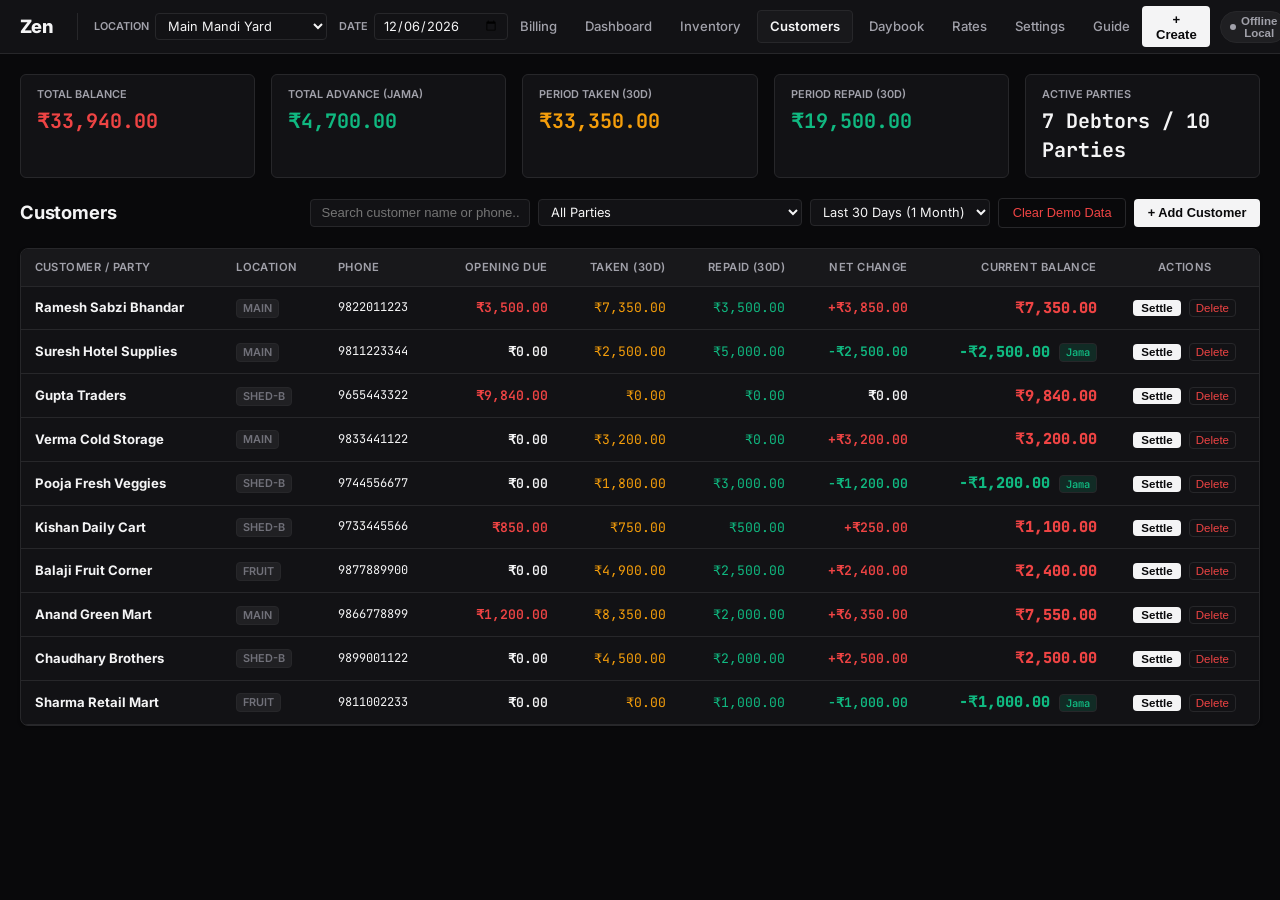
==== commit 74a952b7: "fifth fix" ====
--- a/customers.html
+++ b/customers.html
@@ -97,6 +97,7 @@
           <option value="6M">Last 6 Months</option>
           <option value="ALL">All Time</option>
         </select>
+        <button type="button" class="btn-ghost" id="btnClearDemoCustomersBtn" onclick="handleClearDemoCustomers()" style="color:var(--color-danger); border-color:var(--border-subtle);" title="Clear all demo customer entries">Clear Demo Data</button>
         <button type="button" class="btn-primary" onclick="openGlobalCustomerModal()">+ Add Customer</button>
       </div>
     </div>
@@ -172,7 +173,10 @@
 
       </div>
       <div class="modal-footer" style="display:flex; justify-content:space-between; align-items:center;">
-        <button type="button" class="btn-ghost" onclick="closeModal('statementModal')">Close</button>
+        <div>
+          <button type="button" class="btn-ghost" onclick="closeModal('statementModal')">Close</button>
+          <button type="button" class="btn-ghost" style="color:var(--color-danger); border-color:var(--color-danger-border); margin-left:6px;" onclick="handleDeleteFromStatementModal()">Delete Customer</button>
+        </div>
         <button type="button" class="btn-whatsapp" id="btnShareStatementWhatsApp" onclick="handleShareActiveStatementWhatsApp()" title="Share statement via WhatsApp">Share WhatsApp</button>
       </div>
     </div>
@@ -358,8 +362,9 @@
               <td style="text-align:right; font-family:var(--font-mono); font-weight:800; font-size:0.95rem;" class="${bal.totalOverdue > 0 ? 'text-danger' : (bal.advanceCredit > 0 ? 'text-success' : 'text-dim')}">
                 ${bal.advanceCredit > 0 ? `${formatCurrency(-bal.advanceCredit)} <span class="badge" style="font-size:0.65rem; background:rgba(16,185,129,0.15); color:var(--color-success); vertical-align:middle;">Jama</span>` : formatCurrency(bal.totalOverdue)}
               </td>
-              <td style="text-align:center;" onclick="event.stopPropagation()">
+              <td style="text-align:center; white-space:nowrap;" onclick="event.stopPropagation()">
                 <button class="btn-primary" style="padding:2px 8px; font-size:0.72rem;" onclick="openGlobalRepaymentModal('${cust.id}')">Settle</button>
+                <button class="btn-ghost" style="padding:2px 6px; font-size:0.72rem; color:var(--color-danger); border-color:var(--border-subtle); margin-left:4px;" onclick="confirmDeleteCustomer('${cust.id}')" title="Delete customer">Delete</button>
               </td>
             </tr>
           `;
@@ -387,8 +392,9 @@
               <td style="text-align:right; font-family:var(--font-mono); font-weight:800; font-size:0.95rem;" class="${p.currentBalance > 0 ? 'text-danger' : (p.currentBalance < 0 ? 'text-success' : 'text-dim')}">
                 ${p.currentBalance < 0 ? `${formatCurrency(p.currentBalance)} <span class="badge" style="font-size:0.65rem; background:rgba(16,185,129,0.15); color:var(--color-success); vertical-align:middle;">Jama</span>` : formatCurrency(p.currentBalance)}
               </td>
-              <td style="text-align:center;" onclick="event.stopPropagation()">
+              <td style="text-align:center; white-space:nowrap;" onclick="event.stopPropagation()">
                 <button class="btn-primary" style="padding:2px 8px; font-size:0.72rem;" onclick="openGlobalRepaymentModal('${cust.id}')">Settle</button>
+                <button class="btn-ghost" style="padding:2px 6px; font-size:0.72rem; color:var(--color-danger); border-color:var(--border-subtle); margin-left:4px;" onclick="confirmDeleteCustomer('${cust.id}')" title="Delete customer">Delete</button>
               </td>
             </tr>
           `;
@@ -499,6 +505,79 @@
       const period = document.getElementById('statementPeriodSelect')?.value || '1M';
       shareCustomerStatementViaWhatsApp(activeCustIdForStatement, period);
     }
+
+    function confirmDeleteCustomer(custId) {
+      const cust = (store.data.customers || []).find(c => c.id === custId);
+      if (!cust) return;
+
+      const bal = store.getCustomerBalanceBreakdown(custId, store.currentDate);
+      const hasDues = (bal.totalOverdue > 0) || (bal.advanceCredit > 0);
+
+      if (hasDues) {
+        const dueAmount = bal.totalOverdue > 0 ? bal.totalOverdue : -bal.advanceCredit;
+        const dueFormatted = formatCurrency(Math.abs(dueAmount));
+        const isOverdue = bal.totalOverdue > 0;
+        const balanceText = isOverdue ? `an outstanding debt of ${dueFormatted}` : `an advance deposit balance of ${dueFormatted}`;
+
+        promptOwnerPin(`Customer '${cust.name}' has ${balanceText}. Enter Owner PIN to force delete:`, () => {
+          if (confirm(`Confirm permanent deletion of '${cust.name}' (${balanceText})?`)) {
+            store.deleteCustomer(custId, true);
+            alert(`Customer '${cust.name}' has been deleted.`);
+            renderCustomersPage();
+          }
+        });
+        return;
+      }
+
+      if (confirm(`Delete customer '${cust.name}' from Khata?`)) {
+        store.deleteCustomer(custId, false);
+        renderCustomersPage();
+      }
+    }
+
+    function handleDeleteFromStatementModal() {
+      if (!activeCustIdForStatement) return;
+      const targetId = activeCustIdForStatement;
+      closeModal('statementModal');
+      confirmDeleteCustomer(targetId);
+    }
+
+    function handleClearDemoCustomers() {
+      const customers = store.data.customers || [];
+      if (customers.length === 0) {
+        alert('No customers to clear.');
+        return;
+      }
+      const demoIds = ['cust-1', 'cust-2', 'cust-3', 'cust-4', 'cust-5', 'cust-6', 'cust-7', 'cust-8', 'cust-9', 'cust-10'];
+      const hasDemo = customers.some(c => demoIds.includes(c.id));
+
+      const promptMsg = hasDemo
+        ? 'Delete all demo customers? Any customer with an active balance will require Owner PIN.'
+        : 'Clear all customers from ledger? Any customer with an active balance will require Owner PIN.';
+
+      if (confirm(promptMsg)) {
+        const debtors = customers.filter(c => {
+          const bal = store.getCustomerBalanceBreakdown(c.id, store.currentDate);
+          return bal.totalOverdue > 0 || bal.advanceCredit > 0;
+        });
+
+        if (debtors.length > 0) {
+          promptOwnerPin(`Found ${debtors.length} customer(s) with active balances. Enter Owner PIN to confirm clearing:`, () => {
+            store.data.customers = [];
+            localStorage.setItem('MANDI_DATA_CUSTOMIZED', 'true');
+            store.save(store.data);
+            alert('All customers cleared successfully!');
+            renderCustomersPage();
+          });
+        } else {
+          store.data.customers = [];
+          localStorage.setItem('MANDI_DATA_CUSTOMIZED', 'true');
+          store.save(store.data);
+          alert('All customers cleared successfully!');
+          renderCustomersPage();
+        }
+      }
+    }
   </script>
 </body>
 </html>
--- a/styles.css
+++ b/styles.css
@@ -1034,6 +1034,9 @@
   .billing-catalog {
     border-right: none;
   }
+  .billing-docket {
+    padding-bottom: 130px;
+  }
 }
 
 /* Mobile Floating Cart / Docket Bar */
